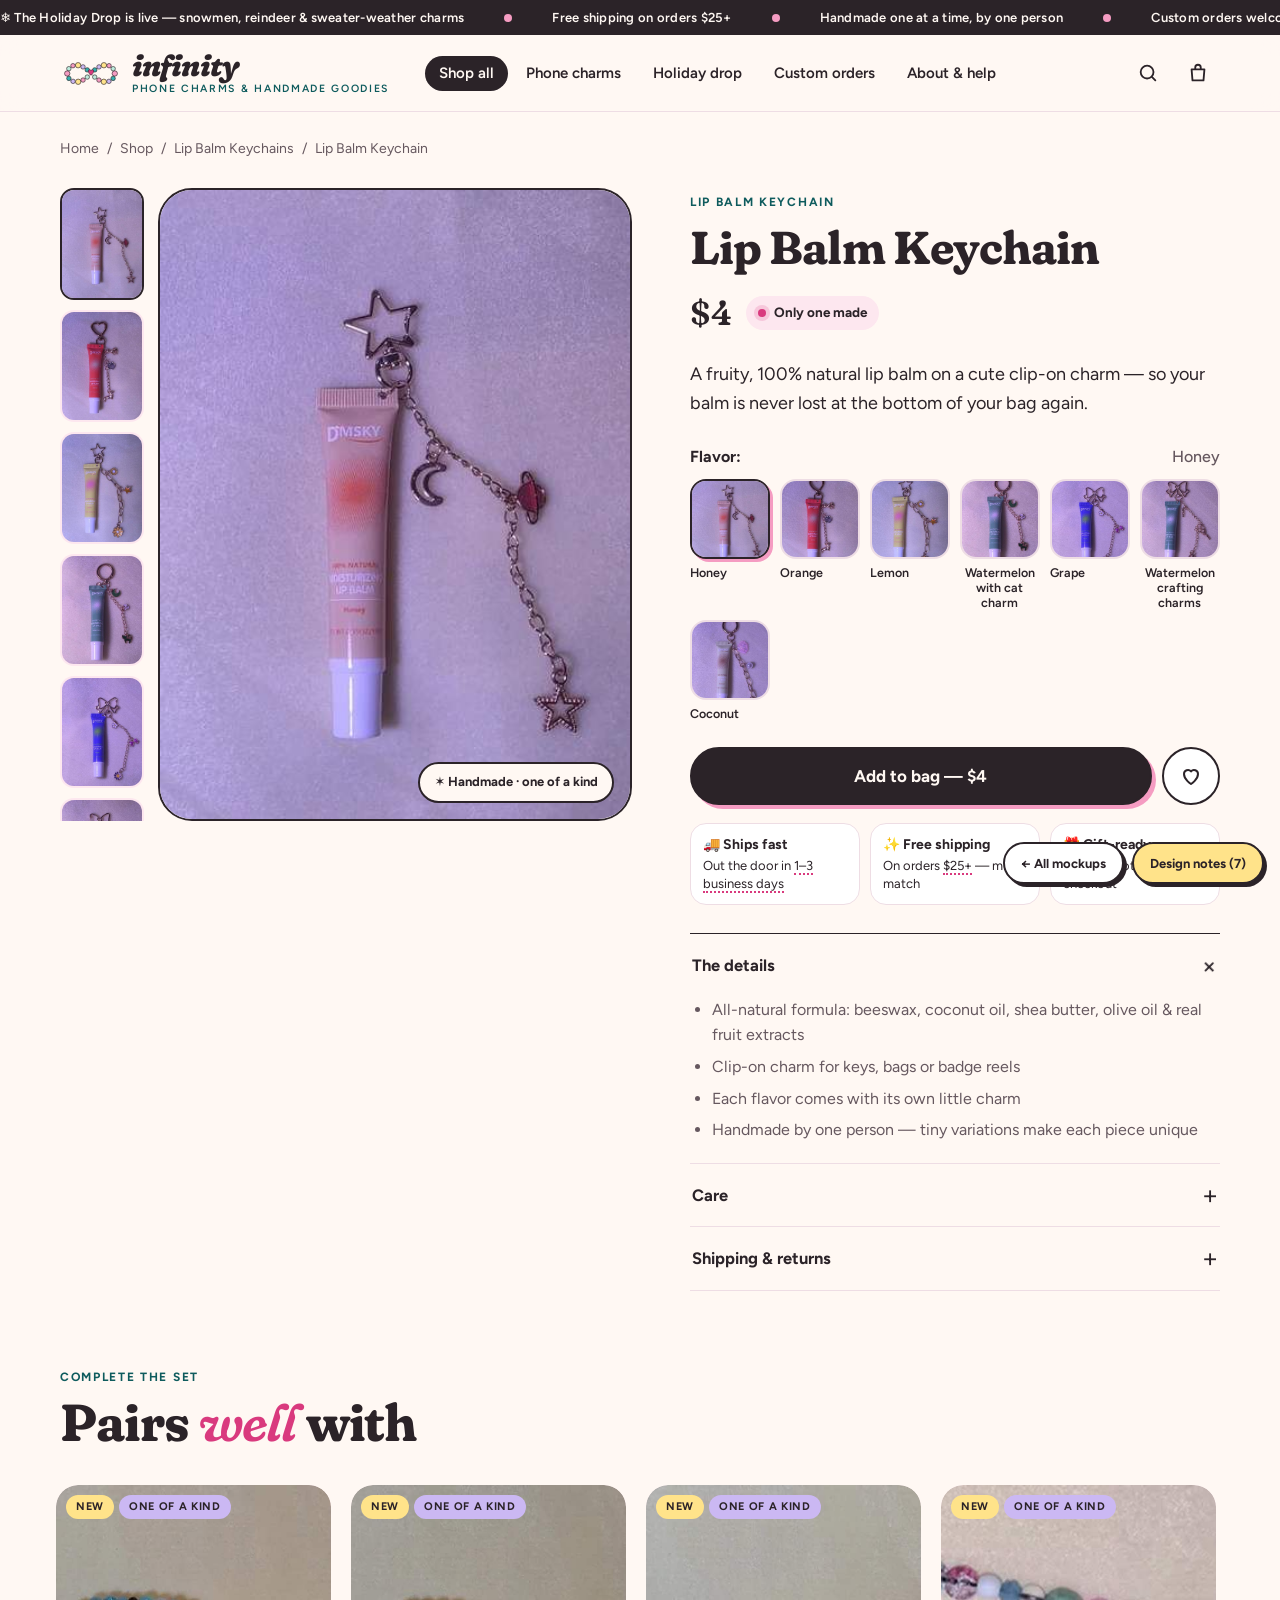
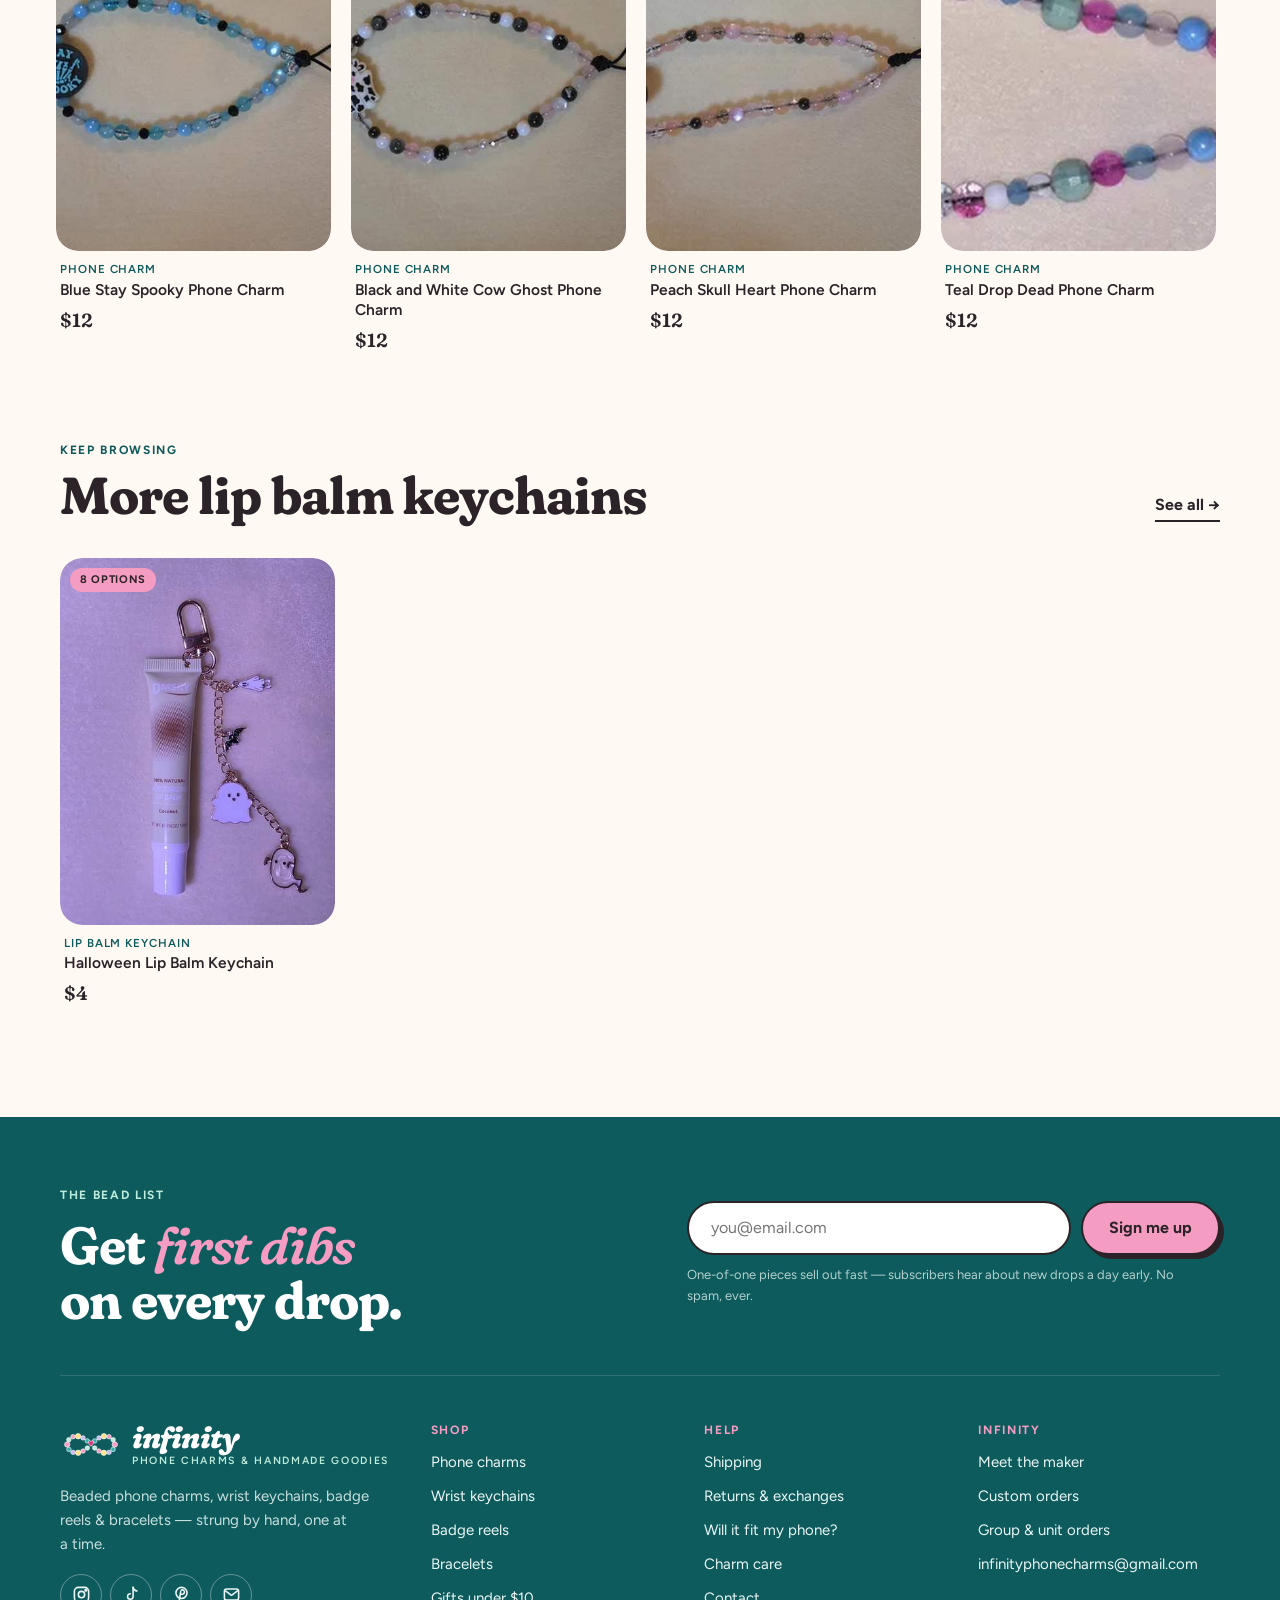
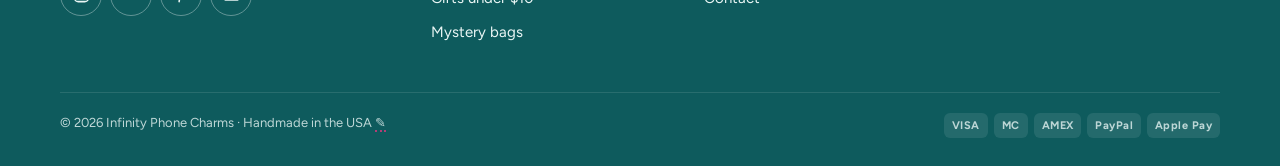
==== infinity-redesign/product.html @ fc97f0be "Add Infinity Phone Charms website redesign concept Clickable mockups (overview/audit, home, shop, pr" ====
<!doctype html>
<html lang="en">
<head>
<meta charset="utf-8">
<meta name="viewport" content="width=device-width, initial-scale=1">
<title>Product — Infinity (Product page concept)</title>
<link rel="preconnect" href="https://fonts.googleapis.com"><link rel="preconnect" href="https://fonts.gstatic.com" crossorigin>
<link href="https://fonts.googleapis.com/css2?family=Fraunces:ital,opsz,wght,SOFT,WONK@0,9..144,400..900,0..100,0..1;1,9..144,400..900,0..100,0..1&family=Figtree:wght@400;500;600;700;800&display=swap" rel="stylesheet">
<link rel="stylesheet" href="assets/styles.css">
<style>
  .pdp { display: grid; grid-template-columns: 1.08fr 1fr; gap: clamp(28px, 4.5vw, 64px); padding: 28px 0 80px; align-items: start; }
  .crumbs { font-size: 14px; color: var(--ink-2); display: flex; gap: 8px; flex-wrap: wrap; padding-top: 26px; }
  .crumbs a { text-decoration: none; } .crumbs a:hover { text-decoration: underline; }

  .gallery { display: grid; grid-template-columns: 84px 1fr; gap: 14px; position: sticky; top: 96px; }
  .thumbs { display: flex; flex-direction: column; gap: 10px; height: 0; min-height: 100%; overflow-y: auto; scrollbar-width: none; }
  .thumbs::-webkit-scrollbar { display: none; }
  .thumbs button { flex-shrink: 0; padding: 0; border: 2px solid transparent; border-radius: 14px; overflow: hidden; cursor: pointer; aspect-ratio: 3/4; background: var(--blush); }
  .thumbs button[aria-current="true"] { border-color: var(--ink); }
  .thumbs img { width: 100%; height: 100%; object-fit: cover; }
  .main-ph { position: relative; aspect-ratio: 3/4; border-radius: var(--r-lg); overflow: hidden; background: var(--blush); border: 2px solid var(--ink); }
  .main-ph img { width: 100%; height: 100%; object-fit: cover; }
  .main-ph .tags { position: absolute; left: 16px; top: 16px; display: flex; gap: 6px; }
  .main-ph .stamp { position: absolute; right: 16px; bottom: 16px; background: var(--cream); border: 2px solid var(--ink); border-radius: 999px; padding: 8px 14px; font-size: 13px; font-weight: 700; }

  .info h1 { font-size: clamp(34px, 3.6vw, 50px); margin: 10px 0 14px; }
  .info .kind { font: 700 12px/1 var(--f-body); letter-spacing: .14em; text-transform: uppercase; color: var(--teal-ink); }
  .price-row { display: flex; align-items: center; gap: 14px; flex-wrap: wrap; }
  .price-row .price { font-size: 34px; }
  .scarcity { display: inline-flex; align-items: center; gap: 8px; padding: 6px 12px; border-radius: 999px; background: var(--blush); font-weight: 700; font-size: 13.5px; }
  .scarcity i { width: 8px; height: 8px; border-radius: 50%; background: var(--pink-deep); box-shadow: 0 0 0 4px rgba(217,58,126,.18); }
  .blurb { font-size: 18px; margin: 20px 0 6px; color: var(--ink); max-width: 46ch; }
  .was { font-size: 12.5px; color: var(--ink-2); margin-top: 8px; }
  .was s { opacity: .8; }

  .var-hd { display: flex; justify-content: space-between; margin: 26px 0 10px; font-weight: 700; }
  .var-hd span { font-weight: 500; color: var(--ink-2); }
  .swatches { display: grid; grid-template-columns: repeat(auto-fill, minmax(76px, 1fr)); gap: 10px; }
  .swatch { position: relative; display: flex; flex-direction: column; gap: 6px; padding: 0; border: 0; background: none; cursor: pointer; text-align: center; font-size: 12.5px; font-weight: 600; line-height: 1.2; }
  .swatch span.im { aspect-ratio: 1; border-radius: 16px; overflow: hidden; border: 2px solid var(--line); background: var(--blush); }
  .swatch img { width: 100%; height: 100%; object-fit: cover; }
  .swatch[aria-pressed="true"] span.im { border-color: var(--ink); box-shadow: 3px 3px 0 var(--pink); }
  .swatch.out { opacity: .45; cursor: not-allowed; }
  .swatch.out span.im::after { content: ""; position: absolute; left: 8%; right: 8%; top: 36%; height: 2px; background: var(--ink); transform: rotate(-35deg); }

  .buy { display: flex; gap: 10px; margin-top: 26px; }
  .buy .btn { flex: 1; min-height: 58px; font-size: 17px; }
  .fav { width: 58px; height: 58px; border-radius: 50%; border: 2px solid var(--ink); background: #fff; display: grid; place-items: center; cursor: pointer; flex-shrink: 0; }
  .fav svg { width: 24px; height: 24px; }
  .fav[aria-pressed="true"] { background: var(--pink); }
  .assure { display: grid; grid-template-columns: repeat(3, 1fr); gap: 10px; margin-top: 18px; }
  .assure div { background: #fff; border: 1.5px solid var(--line); border-radius: 16px; padding: 12px; font-size: 13px; line-height: 1.35; }
  .assure b { display: block; font-size: 14px; margin-bottom: 2px; }

  .acc { margin-top: 28px; border-top: 1.5px solid var(--ink); }
  .acc details { border-bottom: 1.5px solid var(--line); }
  .acc summary { list-style: none; cursor: pointer; display: flex; justify-content: space-between; align-items: center; padding: 18px 2px; font-weight: 700; font-size: 16.5px; }
  .acc summary::-webkit-details-marker { display: none; }
  .acc summary::after { content: "+"; font: 400 26px/1 var(--f-body); transition: transform .2s; }
  .acc details[open] summary::after { transform: rotate(45deg); }
  .acc .body { padding: 0 2px 20px; color: var(--ink-2); }
  .acc ul { margin: 0; padding-left: 20px; display: grid; gap: 6px; }

  .stickybar { display: none; }
  @media (max-width: 900px) {
    .pdp { grid-template-columns: 1fr; padding-top: 14px; }
    .gallery { position: relative; top: auto; grid-template-columns: 1fr; }
    .thumbs { flex-direction: row; order: 2; overflow-x: auto; height: auto; min-height: 0; }
    .thumbs button { width: 64px; flex-shrink: 0; }
    .assure { grid-template-columns: 1fr; }
    .stickybar { display: flex; position: fixed; left: 0; right: 0; bottom: 0; z-index: 60; gap: 12px; align-items: center; padding: 10px 16px calc(10px + env(safe-area-inset-bottom)); background: var(--cream); border-top: 2px solid var(--ink); transform: translateY(110%); transition: transform .25s; }
    .stickybar.show { transform: none; }
    .stickybar img { width: 44px; height: 58px; border-radius: 10px; object-fit: cover; }
    .stickybar .btn { margin-left: auto; min-height: 46px; }
    .stickybar b { font-size: 14px; line-height: 1.2; display: block; }
    .mock-ribbon { bottom: 86px; }
  }
</style>
</head>
<body data-page="shop">
<div id="site-top"></div>

<main class="wrap">
  <nav class="crumbs" aria-label="Breadcrumb" id="crumbs"></nav>
  <div class="pdp">
    <div class="gallery" id="gallery" data-note="Big photo, thumbnails, and choosing an option swaps the photo. Clean, consistent backgrounds matter most here."></div>
    <div class="info" id="info"></div>
  </div>

  <section style="padding-bottom:70px">
    <div class="sec-hd" data-note="Cross-sell: same vibe, different product — bundles naturally and lifts order value toward the free-shipping threshold."><div><span class="eyebrow">Complete the set</span><h2>Pairs <em>well</em> with</h2></div></div>
    <div class="rail" id="pairs"></div>
  </section>
  <section style="padding-bottom:90px">
    <div class="sec-hd"><div><span class="eyebrow" id="moreEyebrow"></span><h2 id="moreTitle"></h2></div><a class="link-arrow" id="moreLink" href="shop.html">See all →</a></div>
    <div class="rail" id="moreRail"></div>
  </section>
</main>

<div class="stickybar" id="stickybar"></div>
<div id="site-bottom"></div>

<script src="assets/catalog.js"></script>
<script src="assets/app.js"></script>
<script>
document.addEventListener('inf:ready', () => {
  const { C, byId, card, img, money, esc, SINGULAR, VIBES, add, toast } = INF;
  const $ = s => document.querySelector(s);
  const qs = new URLSearchParams(location.search);
  const p = byId[qs.get('id')] || C.find(x => x.n === 'Lip Balm Keychain');
  document.title = `${p.n} — Infinity (Product page concept)`;
  const PH = t => `<span class="ph-mark" title="Placeholder — confirm">${t}</span>`;

  // Rewritten short copy: one-line hook (first sentence of her description, or a hand-written one for key products)
  const HOOK = {
    'Lip Balm Keychain': 'A fruity, 100% natural lip balm on a cute clip-on charm — so your balm is never lost at the bottom of your bag again.',
    'Halloween Lip Balm Keychain': 'Spooky-cute charms + 100% natural, fruity lip balm. Clip it to your keys, bag or badge reel.',
    'Beaded Pens': 'The pen everyone at work will try to borrow. 17 beaded styles, from roses to Stay Toxic.',
    'Small Mystery Bag': 'A surprise piece picked by hand — you\'ll get a bracelet or a pen. The most fun $6 you\'ll spend.',
    'Medium Mystery Bag': 'A surprise piece picked by hand — you\'ll get a phone charm or a wrist keychain.',
    'Glass Beaded Bracelets': 'Light-catching glass beads with little gold spacers. Wear one, or stack three.'
  };
  const DETAILS = {
    'Phone Charms': ['Hand-strung glass, acrylic & pearl-style beads', 'Strong, phone-safe cord — loops through your case\'s lanyard hole or a tether tab', 'Doubles as a bag, keychain or zipper charm', 'Lightweight — won\'t weigh your phone down'],
    'Wrist Keychains': ['Chunky silicone & acrylic beads on a stretch-strong cord', 'Slips over most wrists for hands-free keys', 'Lobster clasp + split ring for keys, badges or bags'],
    'Badge Reels': ['Retractable badge reel with a clip back', 'Hand-decorated topper with a beaded strand', 'Made for nurses, teachers & anyone with an ID badge'],
    'Bracelets': ['Stretch cord — one size fits most wrists', 'Rolls on and off, stacks beautifully', 'Glass, crystal or acrylic beads (varies by style)'],
    'Pens': ['Beaded barrel, comfy to hold', 'Smooth black ink', 'Fun to collect, perfect for gifting'],
    'Bundles': ['A matching set, priced together', 'Ready to gift — add a gift note at checkout'],
    'Lip Balm Keychains': ['All-natural formula: beeswax, coconut oil, shea butter, olive oil & real fruit extracts', 'Clip-on charm for keys, bags or badge reels', 'Each flavor comes with its own little charm'],
    'Mystery Bags': ['Small: a bracelet or a pen', 'Medium: a phone charm or a wrist keychain', 'Picked by hand — no two bags are the same']
  };

  const avail = p.v.filter(v => v.s > 0 || v.unl);
  let sel = p.v.length ? (avail[0] || p.v[0]) : null;
  const imgsFor = () => { const s = new Set(p.img); if (sel && sel.img) { const a = [sel.img, ...[...s].filter(x => x !== sel.img)]; return a; } return [...s]; };
  let cur = 0;

  $('#crumbs').innerHTML = `<a href="home.html">Home</a><span>/</span><a href="shop.html">Shop</a><span>/</span><a href="shop.html?type=${encodeURIComponent(p.type)}">${p.type}</a><span>/</span><span>${esc(p.n)}</span>`;

  function gallery() {
    const ims = imgsFor(); cur = Math.min(cur, ims.length - 1);
    const tags = [];
    if (p.sold) tags.push('<span class="badge sold">Sold out</span>');
    if (p.vibes.includes('holiday')) tags.push('<span class="badge mint">❄ Holiday drop</span>'); else if (p.new) tags.push('<span class="badge new">New</span>');
    $('#gallery').innerHTML = `<div class="thumbs">${ims.length > 1 ? ims.map((x, i) => `<button aria-label="Photo ${i + 1}" aria-current="${i === cur}" data-th="${i}"><img src="${img(x)}" alt=""></button>`).join('') : ''}</div>
      <div class="main-ph"><img src="${img(ims[cur])}" alt="${esc(p.n)}${sel ? ' — ' + esc(sel.n) : ''}"><div class="tags">${tags.join('')}</div>${!p.unl && !p.sold ? '<span class="stamp">✶ Handmade · one of a kind</span>' : ''}</div>`;
    if (ims.length <= 1) $('#gallery').style.gridTemplateColumns = '1fr';
  }

  function info() {
    const stock = sel ? sel.s : p.stock;
    const scarcity = p.sold ? '' : p.unl ? '<span class="scarcity" style="background:var(--mint)">Made to order</span>'
      : stock === 1 ? '<span class="scarcity"><i></i>Only one made</span>' : `<span class="scarcity"><i></i>Only ${stock} left</span>`;
    const varName = p.type === 'Lip Balm Keychains' ? 'Flavor' : p.type === 'Pens' ? 'Style' : p.n.includes('Pride') ? 'Flag' : 'Color';
    const vhtml = p.v.length ? `<div class="var-hd">${varName}: <span>${esc(sel.n)}</span></div>
      <div class="swatches">${p.v.map((v, i) => `<button class="swatch${v.s > 0 ? '' : ' out'}" aria-pressed="${v === sel}" data-v="${i}" ${v.s > 0 ? '' : 'aria-disabled="true" title="Sold out"'}><span class="im">${v.img ? `<img src="${img(v.img)}" alt="">` : ''}</span>${esc(v.n)}</button>`).join('')}</div>` : '';
    const hook = HOOK[p.n] || p.blurb || '';
    $('#info').innerHTML = `
      <span class="kind">${SINGULAR[p.type]}${p.vibes.length ? ' · ' + p.vibes.map(v => VIBES[v].n).join(' · ') : ''}</span>
      <h1>${esc(p.n)}</h1>
      <div class="price-row"><span class="price">${money(p.p)}</span>${scarcity}</div>
      ${p.was ? `<p class="was">Renamed from <s>${esc(p.was)}</s> — clearer names help Google &amp; on-site search.</p>` : ''}
      <p class="blurb" data-note="Descriptions on the live site run 150–300 words of generic copy ('Introducing the enchanting…'). New template: a one-line hook, then scannable details, care and shipping.">${esc(hook)}</p>
      ${vhtml}
      ${p.sold ? `<div class="buy"><a class="btn pink" href="custom.html?remake=${p.id}">Request a remake</a></div><p class="muted" style="margin-top:12px;font-size:14px">This one found its home. Most designs can be remade — similar colors, made just for you.</p>`
      : `<div class="buy" data-note="One clear call to action. Quantity picker hidden when only one exists (true for ~90% of the shop)."><button class="btn" id="addBtn">Add to bag — ${money(p.p)}</button><button class="fav" aria-pressed="false" aria-label="Save for later" id="fav"><svg viewBox="0 0 24 24" fill="none" stroke="currentColor" stroke-width="2" stroke-linejoin="round"><path d="M12 20s-7-4.4-7-10a4 4 0 0 1 7-2.6A4 4 0 0 1 19 10c0 5.6-7 10-7 10Z"/></svg></button></div>`}
      <div class="assure" data-note="Answer the 3 questions that stop people buying: when does it ship, what does shipping cost, can I gift it. None of this is on the current product pages.">
        <div><b>🚚 Ships fast</b>Out the door in ${PH('1–3 business days')}</div>
        <div><b>✨ Free shipping</b>On orders ${PH('$25+')} — mix &amp; match</div>
        <div><b>🎁 Gift-ready</b>Free gift note at checkout</div>
      </div>
      <div class="acc">
        <details open><summary>The details</summary><div class="body"><ul>${(DETAILS[p.type] || []).map(d => `<li>${esc(d)}</li>`).join('')}<li>Handmade by one person — tiny variations make each piece unique</li></ul></div></details>
        ${p.type === 'Phone Charms' ? `<details><summary>Will it fit my phone?</summary><div class="body">If your case has a lanyard hole or loop, the cord slips right through. No hole? Add a ${PH('clear tether tab')} that sits between your phone and case — it works with almost any phone.</div></details>` : ''}
        <details><summary>Care</summary><div class="body">Wipe with a soft, damp cloth. Keep out of water and away from harsh chemicals and long sun exposure to keep colors bright.</div></details>
        <details><summary>Shipping &amp; returns</summary><div class="body">Ships in ${PH('1–3 business days')} from ${PH('[city, state]')}. Free US shipping on orders ${PH('$25+')}. One-of-one pieces can't be restocked, so if anything arrives damaged, email within ${PH('7 days')} and I'll make it right.</div></details>
      </div>`;
    // sticky bar (mobile)
    $('#stickybar').innerHTML = p.sold ? '' : `<img src="${img(imgsFor()[0])}" alt=""><div><b>${esc(p.n)}</b><span class="price">${money(p.p)}</span></div><button class="btn sm" id="addBtn2">Add to bag</button>`;
  }

  gallery(); info();
  const doAdd = () => { add(p.id, sel ? sel.n : null); toast('Added to your bag ✨'); };
  document.addEventListener('click', e => {
    const th = e.target.closest('[data-th]'); if (th) { cur = +th.dataset.th; gallery(); return; }
    const sw = e.target.closest('[data-v]'); if (sw && !sw.classList.contains('out')) { sel = p.v[+sw.dataset.v]; cur = 0; gallery(); info(); return; }
    if (e.target.closest('#addBtn') || e.target.closest('#addBtn2')) { doAdd(); return; }
    const f = e.target.closest('#fav'); if (f) { const on = f.getAttribute('aria-pressed') !== 'true'; f.setAttribute('aria-pressed', on); toast(on ? 'Saved for later ♡' : 'Removed from saved'); }
  });
  const sb = $('#stickybar');
  new IntersectionObserver(([en]) => sb.classList.toggle('show', !en.isIntersecting && en.boundingClientRect.top < 0)).observe($('.info'));

  // Pairs: same vibe, different type, in stock
  let pairs = C.filter(x => x.id !== p.id && !x.sold && x.type !== p.type && x.vibes.some(v => p.vibes.includes(v)));
  if (pairs.length < 4) pairs = pairs.concat(C.filter(x => x.id !== p.id && !x.sold && x.type !== p.type && !pairs.includes(x)).slice(0, 8 - pairs.length));
  $('#pairs').innerHTML = pairs.slice(0, 8).map(x => card(x)).join('');
  const more = C.filter(x => x.id !== p.id && x.type === p.type && !x.sold).slice(0, 8);
  $('#moreEyebrow').textContent = 'Keep browsing';
  $('#moreTitle').innerHTML = `More ${p.type.toLowerCase()}`;
  $('#moreLink').href = `shop.html?type=${encodeURIComponent(p.type)}`;
  if (more.length) $('#moreRail').innerHTML = more.map(x => card(x)).join(''); else $('#moreRail').closest('section').remove();
});
</script>
</body>
</html>
---- infinity-redesign/assets/styles.css ----
/* ==========================================================================
   Infinity — redesign concept stylesheet
   Brand tokens first, then layout, components, page sections.
   ========================================================================== */

:root {
  color-scheme: light;
  /* Brand palette — keeps the shop's pink + teal DNA, cleaned up */
  --cream: #FFF8F3;      /* page background (lets photos breathe) */
  --blush: #FDE7EF;      /* soft panels, image backdrops */
  --blush-2: #F9D3E2;
  --pink: #F59CC2;       /* Bubblegum */
  --pink-deep: #D93A7E;  /* accents, sale, hearts */
  --teal: #33AFAD;       /* Lagoon — from the original logo */
  --teal-ink: #0E5B5D;   /* accessible teal for text & footer */
  --lilac: #CBB8F3;
  --butter: #FFE38A;
  --mint: #BDEBDC;
  --ink: #2B2328;        /* Cocoa ink — from the original logo circle */
  --ink-2: #66585F;
  --line: #EEDDE4;
  --card: #FFFFFF;

  --f-display: "Fraunces", Georgia, serif;
  --f-body: "Figtree", system-ui, -apple-system, "Segoe UI", sans-serif;

  --r-sm: 12px;
  --r: 22px;
  --r-lg: 34px;
  --shadow: 0 1px 2px rgba(43, 35, 40, .06), 0 8px 24px -12px rgba(43, 35, 40, .18);
  --pop: 4px 4px 0 var(--ink);
  --wrap: 1240px;
  --gutter: clamp(16px, 4vw, 40px);
}

*, *::before, *::after { box-sizing: border-box; }
html { -webkit-text-size-adjust: 100%; scroll-behavior: smooth; }
body {
  margin: 0;
  background: var(--cream);
  color: var(--ink);
  font: 400 16px/1.6 var(--f-body);
  -webkit-font-smoothing: antialiased;
  overflow-x: hidden;
}
img { display: block; max-width: 100%; }
a { color: inherit; }
button, input, select, textarea { font: inherit; color: inherit; }
:focus-visible { outline: 3px solid var(--teal); outline-offset: 2px; border-radius: 6px; }

.wrap { width: 100%; max-width: var(--wrap); margin: 0 auto; padding: 0 var(--gutter); }
.sr { position: absolute; width: 1px; height: 1px; overflow: hidden; clip: rect(0 0 0 0); white-space: nowrap; }

/* ---------- Type ---------- */
.display, h1, h2, h3 {
  font-family: var(--f-display);
  font-variation-settings: "SOFT" 100, "WONK" 1;
  font-weight: 700;
  line-height: 1.04;
  letter-spacing: -.02em;
  margin: 0;
  text-wrap: balance;
}
h1 { font-size: clamp(40px, 6.4vw, 84px); }
h2 { font-size: clamp(30px, 4.2vw, 52px); }
h3 { font-size: clamp(20px, 2vw, 26px); letter-spacing: -.01em; }
em, .it { font-style: italic; }
h1 em, h2 em { color: var(--pink-deep); font-weight: 600; }
p { margin: 0; text-wrap: pretty; }
.lede { font-size: clamp(17px, 1.5vw, 20px); color: var(--ink-2); max-width: 46ch; }
.eyebrow {
  font: 700 12px/1 var(--f-body);
  letter-spacing: .14em;
  text-transform: uppercase;
  color: var(--teal-ink);
}
.muted { color: var(--ink-2); }
.price { font-family: var(--f-display); font-weight: 600; font-variation-settings: "SOFT" 100; }

/* ---------- Buttons & chips ---------- */
.btn {
  --b: var(--ink); --t: var(--cream);
  display: inline-flex; align-items: center; justify-content: center; gap: .5em;
  min-height: 52px; padding: 0 26px;
  border: 2px solid var(--ink); border-radius: 999px;
  background: var(--b); color: var(--t);
  font: 700 16px/1 var(--f-body); text-decoration: none; cursor: pointer;
  box-shadow: 4px 4px 0 var(--pink);
  transition: transform .15s ease, box-shadow .15s ease;
  white-space: nowrap;
}
.btn:hover { transform: translate(-2px, -2px); box-shadow: 6px 6px 0 var(--pink); }
.btn:active { transform: translate(2px, 2px); box-shadow: 1px 1px 0 var(--pink); }
.btn.ghost { --b: transparent; --t: var(--ink); box-shadow: none; }
.btn.ghost:hover { background: #fff; box-shadow: 4px 4px 0 var(--ink); }
.btn.pink { --b: var(--pink); --t: var(--ink); box-shadow: var(--pop); }
.btn.pink:hover { box-shadow: 6px 6px 0 var(--ink); }
.btn.cream { --b: var(--cream); --t: var(--ink); box-shadow: 4px 4px 0 var(--ink); }
.btn.sm { min-height: 40px; padding: 0 16px; font-size: 14px; box-shadow: 3px 3px 0 var(--pink); }
.btn.block { width: 100%; }
.btn[disabled] { opacity: .45; pointer-events: none; }

.chip {
  display: inline-flex; align-items: center; gap: 6px;
  min-height: 38px; padding: 0 14px;
  border: 1.5px solid var(--line); border-radius: 999px; background: #fff;
  font: 600 14px/1 var(--f-body); color: var(--ink); text-decoration: none; cursor: pointer;
  transition: border-color .15s, background .15s;
  white-space: nowrap;
}
.chip:hover { border-color: var(--ink); }
.chip[aria-pressed="true"], .chip.on { background: var(--ink); border-color: var(--ink); color: var(--cream); }
.chip .ct { font-weight: 500; opacity: .6; font-size: 12px; }

.badge {
  display: inline-flex; align-items: center; gap: 5px;
  height: 24px; padding: 0 10px; border-radius: 999px;
  font: 700 11px/1 var(--f-body); letter-spacing: .06em; text-transform: uppercase;
  background: var(--lilac); color: var(--ink);
}
.badge.new { background: var(--butter); }
.badge.sold { background: var(--ink); color: var(--cream); }
.badge.mint { background: var(--mint); }
.badge.pink { background: var(--pink); }

/* ---------- Announcement bar ---------- */
.announce {
  background: var(--ink); color: var(--cream);
  font: 600 13px/1 var(--f-body); letter-spacing: .02em;
  overflow: hidden; white-space: nowrap;
}
.announce .track { display: inline-flex; gap: 40px; padding: 11px 0; animation: marquee 38s linear infinite; }
.announce span { display: inline-flex; align-items: center; gap: 40px; }
.announce i { display: inline-block; width: 8px; height: 8px; border-radius: 50%; background: var(--pink); }
.announce i:nth-child(4n+2) { background: var(--teal); }
.announce i:nth-child(4n+3) { background: var(--butter); }
@keyframes marquee { to { transform: translateX(-50%); } }
@media (prefers-reduced-motion: reduce) { .announce .track { animation: none; } }

/* ---------- Header ---------- */
.site-header {
  position: sticky; top: 0; z-index: 40;
  background: color-mix(in srgb, var(--cream) 88%, transparent);
  backdrop-filter: saturate(1.4) blur(12px);
  -webkit-backdrop-filter: saturate(1.4) blur(12px);
  border-bottom: 1px solid var(--line);
}
.site-header .wrap { display: flex; align-items: center; gap: 24px; height: 76px; }
.logo { display: inline-flex; align-items: center; gap: 10px; text-decoration: none; color: var(--ink); flex-shrink: 0; }
.logo .mark { width: 62px; height: 31px; overflow: visible; }
.logo .word { display: flex; flex-direction: column; line-height: 1; }
.logo .word b {
  font: italic 800 30px/0.9 var(--f-display); font-variation-settings: "SOFT" 100, "WONK" 1;
  letter-spacing: -.03em;
}
.logo .word small { font: 600 10.5px/1 var(--f-body); letter-spacing: .16em; text-transform: uppercase; color: var(--teal-ink); margin-top: 5px; }
.nav { display: flex; gap: 4px; margin-left: 12px; }
.nav a {
  padding: 10px 14px; border-radius: 999px; text-decoration: none;
  font: 600 15px/1 var(--f-body); color: var(--ink);
}
.nav a:hover { background: var(--blush); }
.nav a[aria-current="page"] { background: var(--ink); color: var(--cream); }
.hdr-tools { margin-left: auto; display: flex; align-items: center; gap: 6px; }
.icon-btn {
  position: relative; display: inline-grid; place-items: center;
  width: 44px; height: 44px; border-radius: 50%; border: 0; background: transparent; cursor: pointer; color: var(--ink);
}
.icon-btn:hover { background: var(--blush); }
.icon-btn svg { width: 22px; height: 22px; }
.cart-count {
  position: absolute; top: 3px; right: 1px; min-width: 19px; height: 19px; padding: 0 5px;
  border-radius: 999px; background: var(--pink-deep); color: #fff; border: 2px solid var(--cream);
  font: 800 10px/15px var(--f-body); text-align: center;
}
.cart-count:empty, .cart-count[data-n="0"] { display: none; }
.menu-btn { display: none; }
.search-pop {
  display: none; position: absolute; left: 0; right: 0; top: 100%;
  background: var(--cream); border-bottom: 1px solid var(--line); padding: 14px 0 18px;
}
.search-pop.open { display: block; }
.search-pop input {
  width: 100%; height: 54px; padding: 0 22px; border-radius: 999px; border: 2px solid var(--ink); background: #fff; font-size: 17px;
}
.search-results { display: grid; gap: 6px; margin-top: 10px; }
.search-results a { display: flex; gap: 12px; align-items: center; text-decoration: none; padding: 6px; border-radius: 12px; }
.search-results a:hover { background: var(--blush); }
.search-results img { width: 44px; height: 58px; object-fit: cover; border-radius: 8px; }

@media (max-width: 960px) {
  .nav { display: none; }
  .menu-btn { display: inline-grid; }
  .site-header .wrap { height: 64px; gap: 8px; }
  .logo .mark { width: 50px; height: 25px; }
  .logo .word b { font-size: 25px; }
  .logo .word small { font-size: 9px; letter-spacing: .12em; }
}
@media (max-width: 520px) { .site-header .logo .word small { display: none; } .site-header .wrap { gap: 2px; } }

/* Mobile drawer */
.drawer-scrim { position: fixed; inset: 0; background: rgba(43,35,40,.38); opacity: 0; pointer-events: none; transition: opacity .25s; z-index: 80; }
.drawer-scrim.open { opacity: 1; pointer-events: auto; }
.drawer {
  position: fixed; top: 0; bottom: 0; width: min(420px, 92vw); background: var(--cream); z-index: 90;
  display: flex; flex-direction: column; transition: transform .3s cubic-bezier(.2,.8,.2,1);
}
.drawer.right { right: 0; transform: translateX(105%); border-left: 2px solid var(--ink); }
.drawer.left { left: 0; transform: translateX(-105%); border-right: 2px solid var(--ink); }
.drawer.open { transform: none; }
.drawer-hd { display: flex; align-items: center; justify-content: space-between; padding: 18px 20px; border-bottom: 1px solid var(--line); }
.drawer-hd h3 { font-size: 26px; }
.drawer-bd { flex: 1; overflow: auto; padding: 18px 20px; }
.drawer-ft { padding: 18px 20px 24px; border-top: 1px solid var(--line); background: #fff; }
.mnav a { display: flex; justify-content: space-between; align-items: center; padding: 16px 4px; border-bottom: 1px solid var(--line); text-decoration: none; font: 600 19px/1 var(--f-body); }
.mnav a small { font-weight: 500; color: var(--ink-2); font-size: 13px; }

/* Cart drawer */
.ship-meter { background: var(--blush); border-radius: var(--r-sm); padding: 14px 16px; margin-bottom: 16px; }
.ship-meter p { font-weight: 600; font-size: 14px; margin-bottom: 10px; }
.bead-bar { display: flex; gap: 4px; }
.bead-bar i { flex: 1; aspect-ratio: 1; max-width: 22px; border-radius: 50%; background: #fff; border: 1.5px solid var(--ink); transition: background .3s; }
.bead-bar i.on:nth-child(3n+1) { background: var(--pink); }
.bead-bar i.on:nth-child(3n+2) { background: var(--teal); }
.bead-bar i.on:nth-child(3n) { background: var(--lilac); }
.cart-line { display: grid; grid-template-columns: 64px 1fr auto; gap: 12px; align-items: center; padding: 12px 0; border-bottom: 1px solid var(--line); }
.cart-line img { width: 64px; height: 84px; object-fit: cover; border-radius: 10px; }
.cart-line b { display: block; font-size: 15px; line-height: 1.25; }
.cart-line small { color: var(--ink-2); }
.cart-line button { border: 0; background: none; color: var(--ink-2); text-decoration: underline; cursor: pointer; font-size: 13px; padding: 0; }
.cart-empty { text-align: center; padding: 40px 0; color: var(--ink-2); }
.cart-total { display: flex; justify-content: space-between; font-weight: 700; font-size: 18px; margin-bottom: 14px; }

/* Toast */
.toast {
  visibility: hidden;
  position: fixed; left: 50%; bottom: 24px; transform: translate(-50%, 140%);
  background: var(--ink); color: var(--cream); padding: 14px 20px; border-radius: 999px;
  font-weight: 600; font-size: 15px; z-index: 120; transition: transform .3s cubic-bezier(.2,.8,.2,1);
  box-shadow: 4px 4px 0 var(--pink); max-width: calc(100vw - 32px);
}
.toast.show { transform: translate(-50%, 0); visibility: visible; }

/* ---------- Product card ---------- */
.grid { display: grid; gap: 28px 20px; grid-template-columns: repeat(4, minmax(0, 1fr)); }
@media (max-width: 1100px) { .grid { grid-template-columns: repeat(3, minmax(0, 1fr)); } }
@media (max-width: 720px) { .grid { grid-template-columns: repeat(2, minmax(0, 1fr)); gap: 22px 12px; } }

.card { position: relative; display: flex; flex-direction: column; min-width: 0; }
.card .media { position: relative; border-radius: var(--r); overflow: hidden; isolation: isolate; }
.card .ph {
  position: relative; display: block; aspect-ratio: 3/4; overflow: hidden;
  border-radius: var(--r); background: var(--blush);
}
.card .ph img { position: absolute; inset: 0; width: 100%; height: 100%; object-fit: cover; transition: opacity .35s ease, transform .6s ease; }
.card .ph img + img { opacity: 0; }
.card:hover .ph img:first-child { transform: scale(1.04); }
.card:hover .ph img + img { opacity: 1; }
.card .tags { position: absolute; top: 10px; left: 10px; display: flex; flex-wrap: wrap; gap: 5px; z-index: 2; }
.card .quick {
  position: absolute; left: 10px; right: 10px; bottom: 10px; z-index: 2;
  min-height: 42px; border-radius: 999px; border: 2px solid var(--ink); background: var(--cream);
  font: 700 14px/1 var(--f-body); cursor: pointer;
  transform: translateY(calc(100% + 14px)); transition: transform .25s cubic-bezier(.2,.8,.2,1);
}
.card:hover .quick, .card .quick:focus-visible { transform: none; }
.card .quick:hover { background: var(--ink); color: var(--cream); }
.card.is-sold .ph img { filter: grayscale(.85) opacity(.75); }
.card .meta { padding: 12px 4px 0; display: flex; flex-direction: column; gap: 3px; }
.card .meta .kind { font: 600 11.5px/1.2 var(--f-body); letter-spacing: .08em; text-transform: uppercase; color: var(--teal-ink); }
.card .meta a.nm { text-decoration: none; font-weight: 600; font-size: 15.5px; line-height: 1.3; }
.card .meta a.nm:hover { text-decoration: underline; text-underline-offset: 3px; }
.card .meta .row { display: flex; align-items: baseline; justify-content: space-between; gap: 8px; margin-top: 2px; }
.card .meta .price { font-size: 19px; }
.card .meta .dots { display: flex; gap: 3px; }
.card .meta .dots i { width: 10px; height: 10px; border-radius: 50%; border: 1px solid rgba(0,0,0,.2); }
.card .meta .remake { font-size: 13px; font-weight: 600; color: var(--pink-deep); text-decoration: underline; text-underline-offset: 3px; }
@media (hover: none) { .card .quick { display: none; } }
@media (max-width: 720px) {
  .card .meta a.nm { font-size: 14px; }
  .card .meta .price { font-size: 17px; }
  .card .tags .badge { height: 21px; font-size: 9.5px; padding: 0 7px; }
}

/* Horizontal rail */
.rail {
  display: grid; grid-auto-flow: column; grid-auto-columns: minmax(220px, 1fr); gap: 20px;
  overflow-x: auto; scroll-snap-type: x mandatory; padding: 4px 4px 18px; margin: 0 -4px;
  scrollbar-width: thin;
}
.rail > * { scroll-snap-align: start; }
@media (min-width: 1100px) { .rail { grid-auto-columns: calc((100% - 60px) / 4); } }
@media (max-width: 720px) { .rail { grid-auto-columns: 62%; gap: 14px; } }

/* ---------- Sections ---------- */
section { position: relative; }
.sec { padding: clamp(56px, 8vw, 110px) 0; }
.sec-hd { display: flex; align-items: end; justify-content: space-between; gap: 20px; margin-bottom: 32px; flex-wrap: wrap; }
.sec-hd .eyebrow { display: block; margin-bottom: 12px; }
.link-arrow { font-weight: 700; text-decoration: none; display: inline-flex; gap: 8px; align-items: center; border-bottom: 2px solid var(--ink); padding-bottom: 2px; }
.link-arrow:hover { color: var(--pink-deep); border-color: var(--pink-deep); }

.bead-divider { display: block; width: 100%; height: 26px; color: var(--ink); }

/* ---------- Footer ---------- */
.site-footer { background: var(--teal-ink); color: #EAF6F5; margin-top: 0; }
.site-footer a { color: inherit; text-decoration: none; }
.site-footer a:hover { text-decoration: underline; }
.ft-news { display: grid; grid-template-columns: 1.1fr 1fr; gap: 40px; align-items: center; padding: 64px 0 48px; border-bottom: 1px solid rgba(255,255,255,.14); }
.ft-news h2 { color: #fff; }
.ft-news h2 em { color: var(--pink); }
.ft-news form { display: flex; gap: 10px; }
.ft-news input { flex: 1; min-width: 0; height: 54px; border-radius: 999px; border: 2px solid var(--ink); padding: 0 22px; background: #fff; color: var(--ink); font-size: 16px; }
.ft-news .fine { font-size: 13px; opacity: .75; margin-top: 10px; }
.ft-cols { display: grid; grid-template-columns: 1.4fr repeat(3, 1fr); gap: 32px; padding: 48px 0; }
.ft-cols h4 { margin: 0 0 14px; font: 700 12px/1 var(--f-body); letter-spacing: .14em; text-transform: uppercase; color: var(--pink); }
.ft-cols ul { list-style: none; margin: 0; padding: 0; display: grid; gap: 10px; font-size: 15px; }
.ft-brand .logo { color: #fff; }
.ft-brand p { margin-top: 16px; font-size: 15px; opacity: .85; max-width: 32ch; }
.socials { display: flex; gap: 8px; margin-top: 18px; }
.socials a { display: grid; place-items: center; width: 42px; height: 42px; border-radius: 50%; border: 1.5px solid rgba(255,255,255,.35); }
.socials a:hover { background: rgba(255,255,255,.1); text-decoration: none; }
.socials svg { width: 19px; height: 19px; }
.ft-base { display: flex; justify-content: space-between; gap: 16px; flex-wrap: wrap; padding: 20px 0 28px; border-top: 1px solid rgba(255,255,255,.14); font-size: 13px; opacity: .8; }
.pay { display: flex; gap: 6px; }
.pay span { padding: 4px 8px; border-radius: 6px; background: rgba(255,255,255,.12); font-weight: 700; font-size: 11px; letter-spacing: .04em; }
@media (max-width: 860px) {
  .ft-news { grid-template-columns: 1fr; gap: 20px; padding-top: 48px; }
  .ft-cols { grid-template-columns: 1fr 1fr; }
  .ft-brand { grid-column: 1 / -1; }
}
@media (max-width: 480px) { .ft-news form { flex-direction: column; } }

/* ---------- Mockup tooling: design notes ---------- */
.mock-ribbon {
  position: fixed; right: 16px; bottom: 16px; z-index: 70; display: flex; gap: 8px; align-items: center;
}
.mock-ribbon a, .mock-ribbon button {
  display: inline-flex; align-items: center; gap: 8px; height: 42px; padding: 0 16px; border-radius: 999px;
  background: var(--butter); border: 2px solid var(--ink); box-shadow: 3px 3px 0 var(--ink);
  font: 700 13px/1 var(--f-body); color: var(--ink); text-decoration: none; cursor: pointer;
}
.mock-ribbon a { background: #fff; }
.note-pin {
  position: absolute; z-index: 30; top: 10px; left: 10px;
  display: none; align-items: center; justify-content: center;
  min-width: 30px; height: 30px; padding: 0 9px; border-radius: 999px;
  background: var(--butter); color: var(--ink); border: 2px solid var(--ink); box-shadow: 2px 2px 0 var(--ink);
  font: 800 13px/1 var(--f-body); cursor: help;
}
.note-pin .tip {
  position: absolute; top: calc(100% + 8px); left: 0; width: min(320px, 78vw);
  background: var(--ink); color: var(--cream); padding: 12px 14px; border-radius: 14px;
  font: 500 13.5px/1.45 var(--f-body); text-align: left; letter-spacing: 0; text-transform: none;
  box-shadow: 4px 4px 0 var(--butter); display: none;
}
.note-pin:hover .tip, .note-pin:focus .tip, .note-pin.open .tip { display: block; }
body.notes .note-pin { display: inline-flex; }
body.notes [data-note] { outline: 2px dashed rgba(43,35,40,.28); outline-offset: -2px; }

/* Placeholder marker: copy the owner needs to confirm */
.ph-mark { border-bottom: 2px dotted var(--pink-deep); cursor: help; }
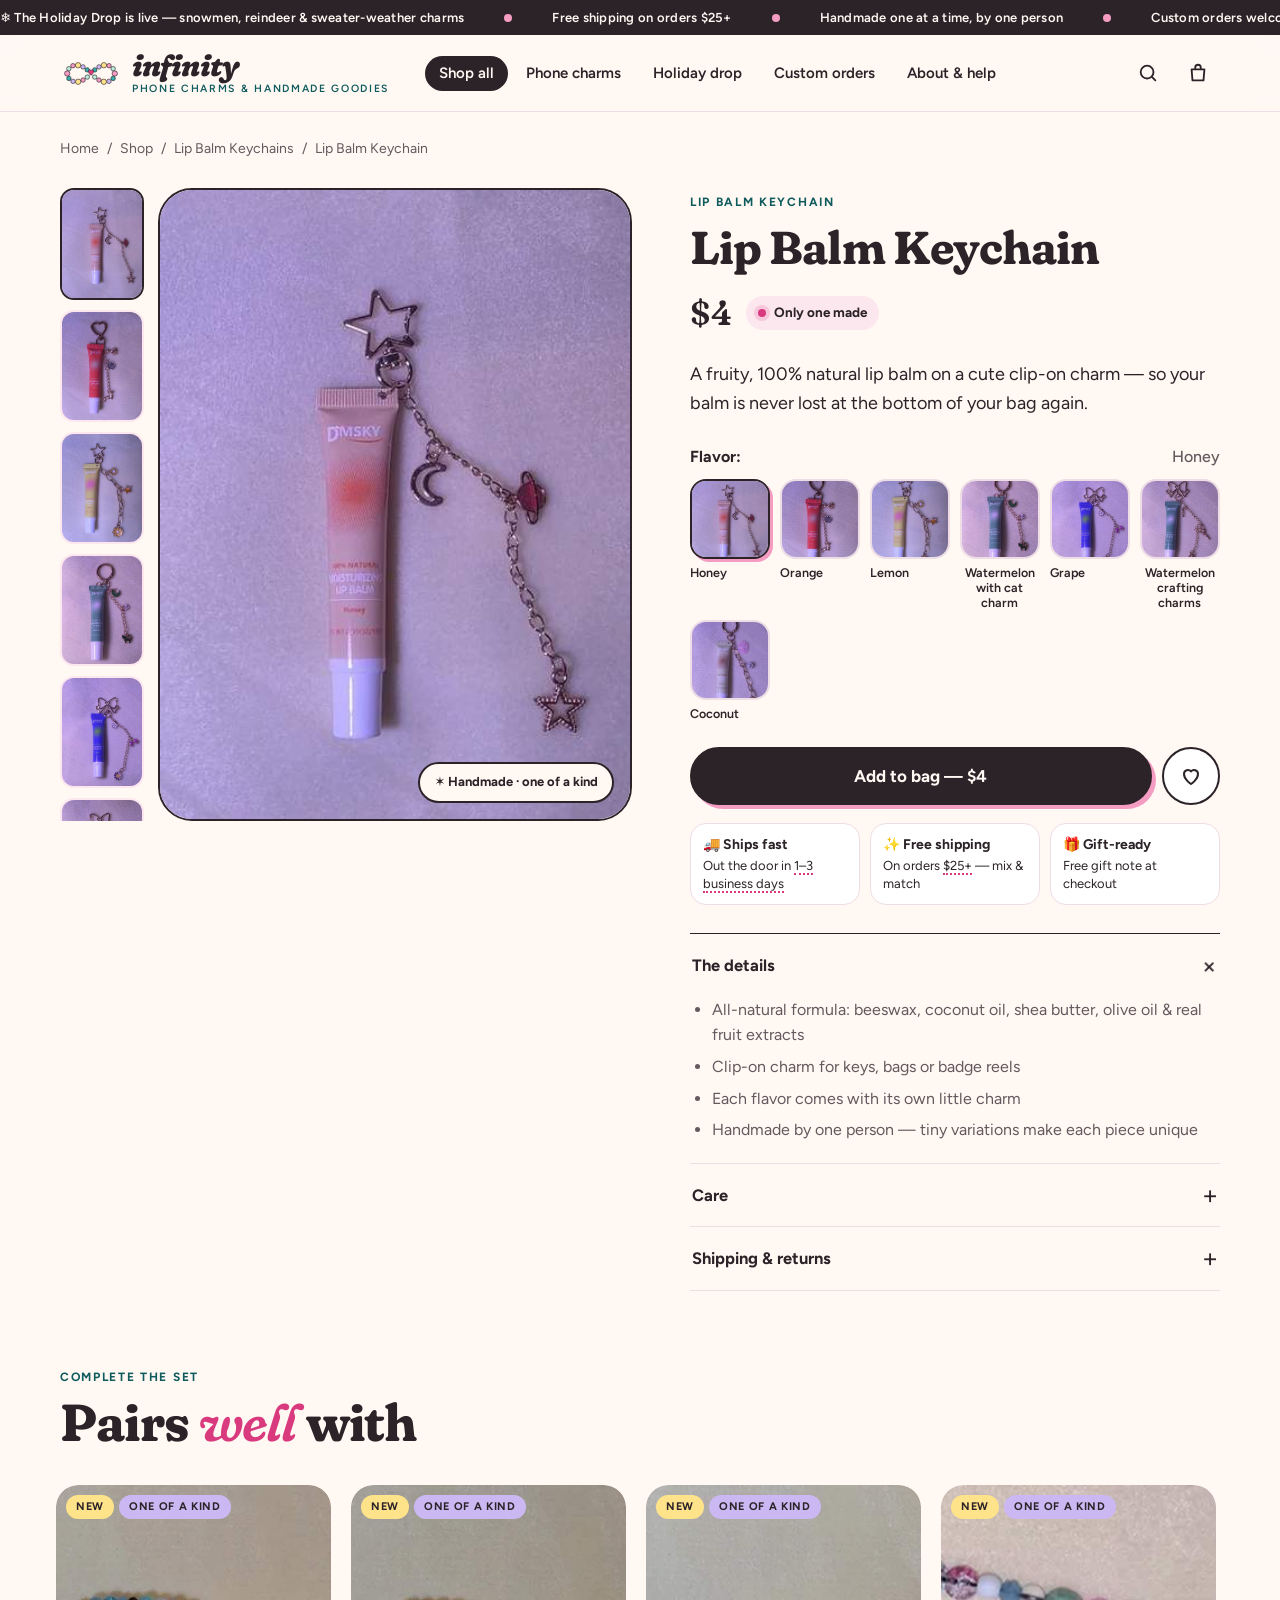
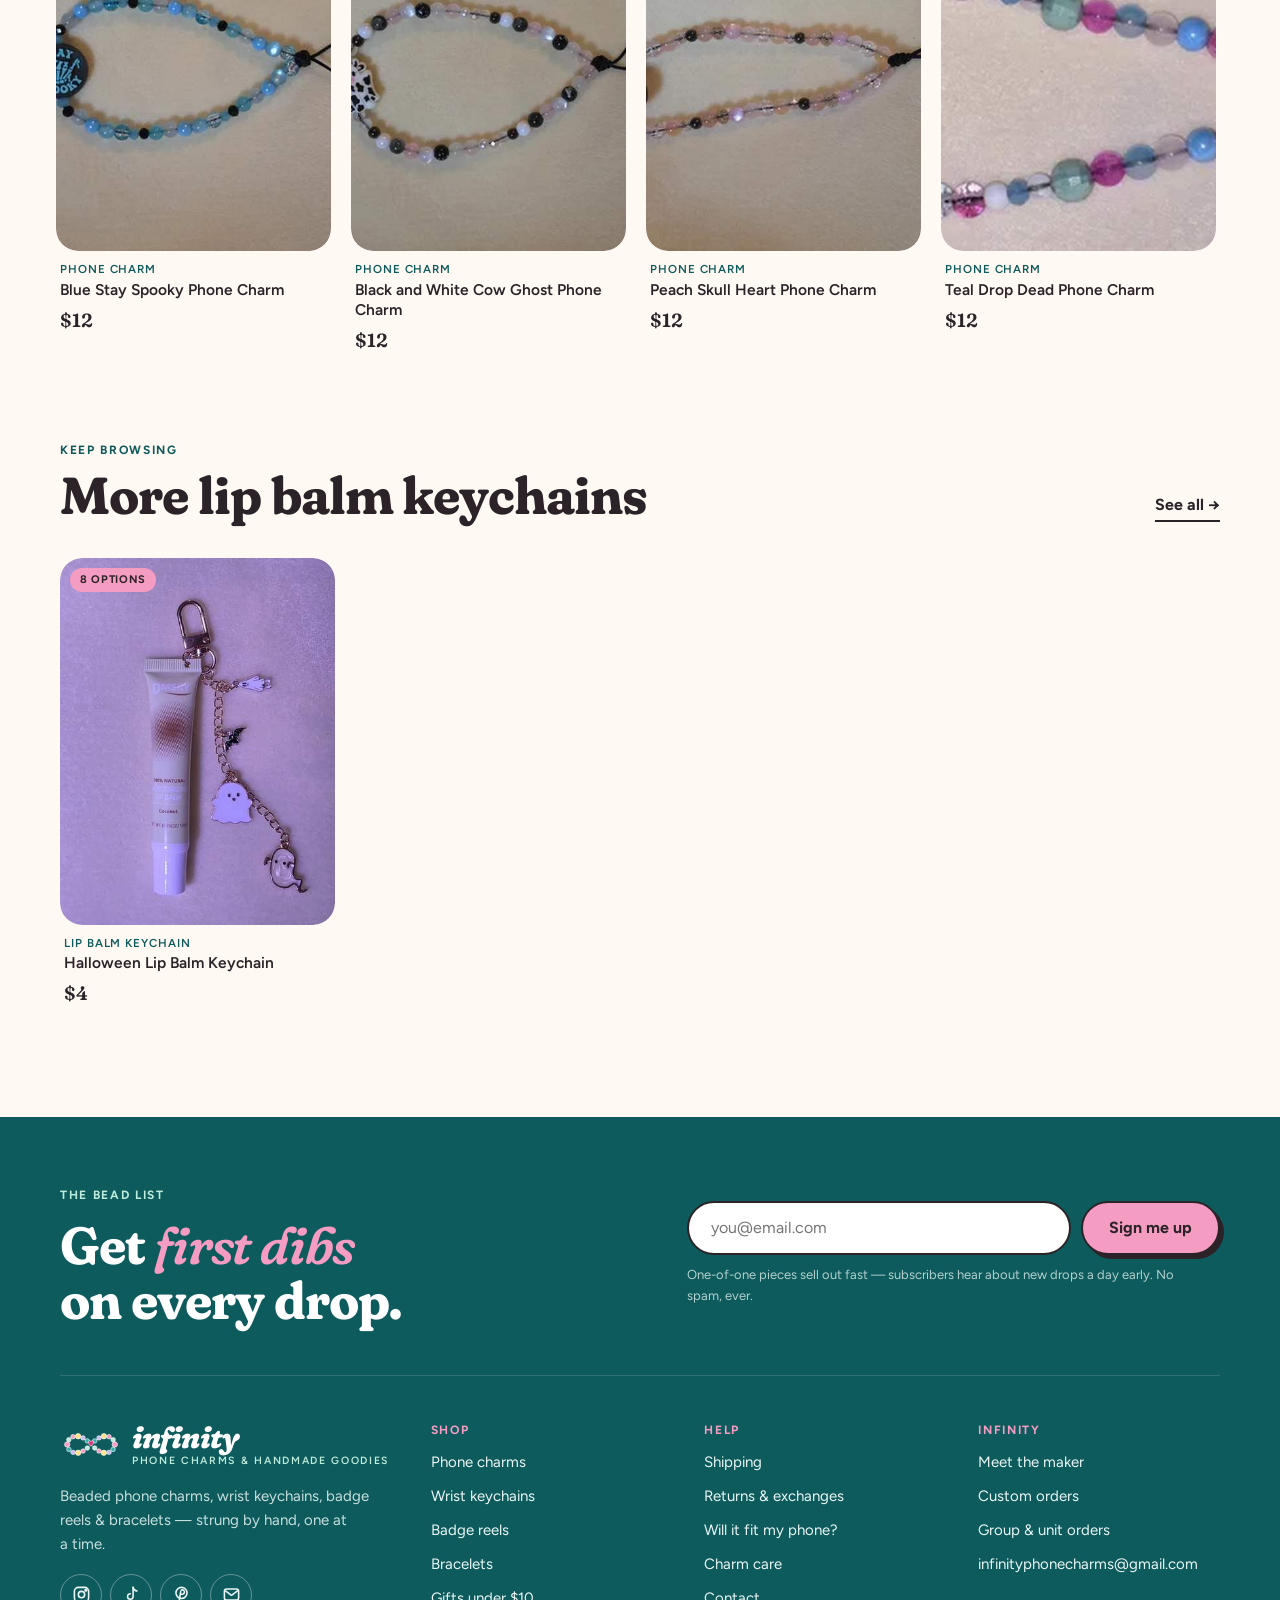
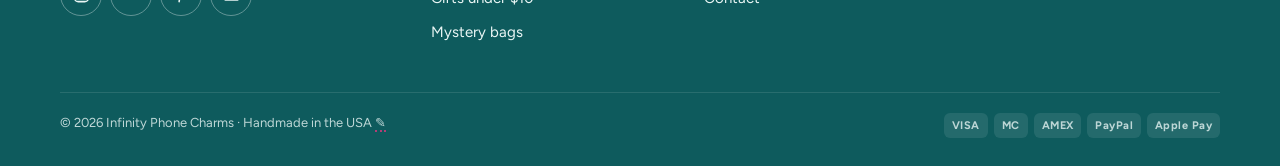
==== commit e50d4a93: "Redesign mockups: remove floating mockup buttons from pages Design notes now open via a toggle on th" ====
--- a/infinity-redesign/product.html
+++ b/infinity-redesign/product.html
@@ -73,7 +73,6 @@
     .stickybar img { width: 44px; height: 58px; border-radius: 10px; object-fit: cover; }
     .stickybar .btn { margin-left: auto; min-height: 46px; }
     .stickybar b { font-size: 14px; line-height: 1.2; display: block; }
-    .mock-ribbon { bottom: 86px; }
   }
 </style>
 </head>
--- a/infinity-redesign/assets/styles.css
+++ b/infinity-redesign/assets/styles.css
@@ -331,16 +331,7 @@
 }
 @media (max-width: 480px) { .ft-news form { flex-direction: column; } }
 
-/* ---------- Mockup tooling: design notes ---------- */
-.mock-ribbon {
-  position: fixed; right: 16px; bottom: 16px; z-index: 70; display: flex; gap: 8px; align-items: center;
-}
-.mock-ribbon a, .mock-ribbon button {
-  display: inline-flex; align-items: center; gap: 8px; height: 42px; padding: 0 16px; border-radius: 999px;
-  background: var(--butter); border: 2px solid var(--ink); box-shadow: 3px 3px 0 var(--ink);
-  font: 700 13px/1 var(--f-body); color: var(--ink); text-decoration: none; cursor: pointer;
-}
-.mock-ribbon a { background: #fff; }
+/* ---------- Design notes (shown with ?notes=1) ---------- */
 .note-pin {
   position: absolute; z-index: 30; top: 10px; left: 10px;
   display: none; align-items: center; justify-content: center;
